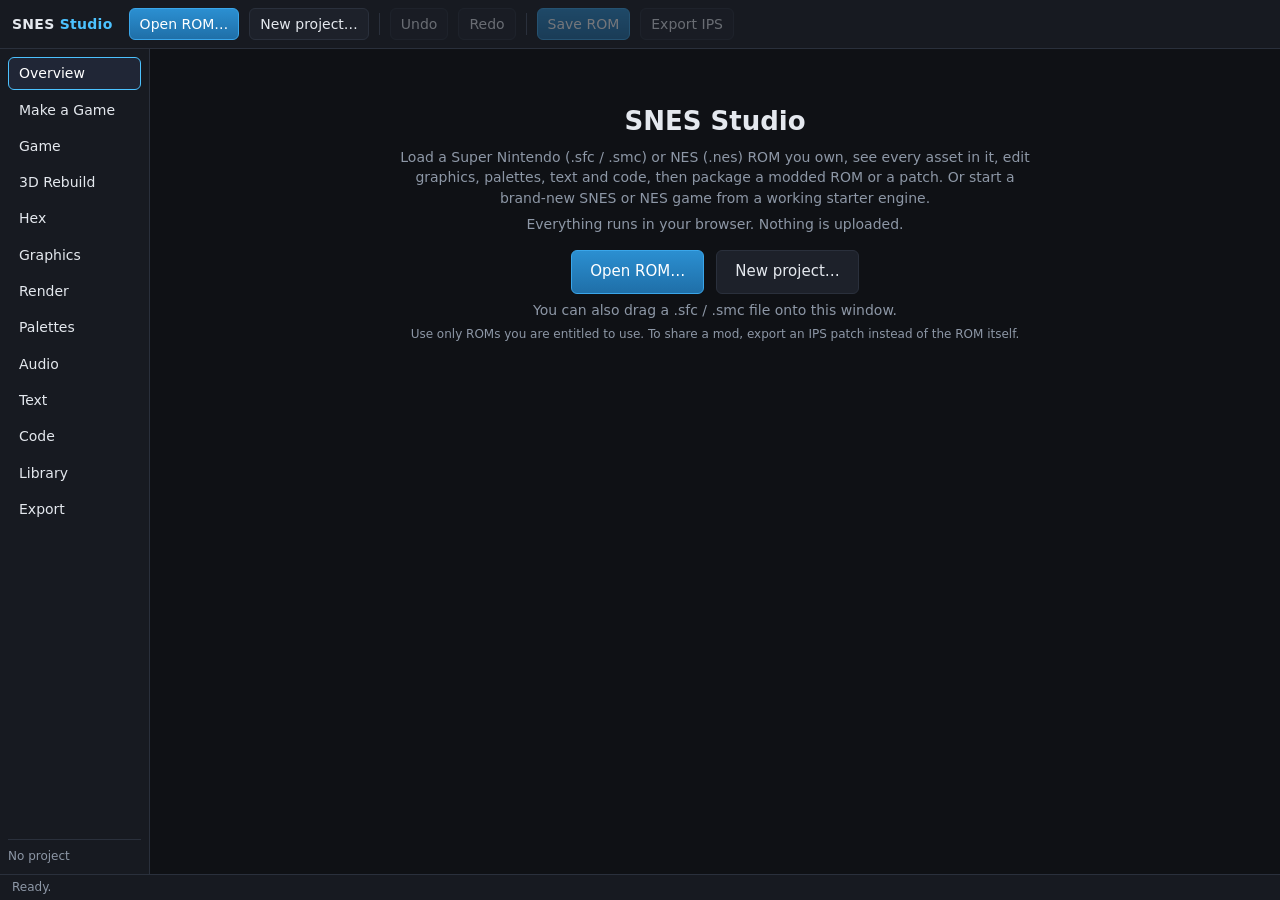
==== index.html @ f3b0a32a "Add files via upload" ====
<!DOCTYPE html>
<html lang="en">
<head>
<meta charset="utf-8">
<meta name="viewport" content="width=device-width, initial-scale=1">
<title>SNES Studio: ROM analysis and mod workshop</title>
<link rel="stylesheet" href="styles.css">
</head>
<body>
<header id="top">
  <div class="brand">SNES <span>Studio</span></div>
  <button id="btnOpen" class="primary" title="Load a .sfc / .smc ROM you own">Open ROM…</button>
  <button id="btnNew" title="Start a new project from the starter game or a blank ROM">New project…</button>
  <span class="sep"></span>
  <button id="btnUndo" title="Ctrl+Z">Undo</button>
  <button id="btnRedo" title="Ctrl+Y">Redo</button>
  <span class="sep"></span>
  <button id="btnSave" class="primary" title="Download the modded ROM">Save ROM</button>
  <button id="btnIps" title="Download only your changes as an IPS patch (shareable without the ROM)">Export IPS</button>
  <span id="projname"></span>
  <input type="file" id="fileRom" accept=".sfc,.smc,.swc,.fig,.nes,.bin,.rom" hidden>
</header>
<div id="main">
  <nav id="nav"></nav>
  <section id="content"></section>
</div>
<footer id="status"><span id="statusMsg">Ready.</span><span id="statusInfo"></span></footer>
<div id="modal"><div class="box" id="modalBox"></div></div>
<div id="toast"></div>
<div id="dropzone">Drop a ROM here</div>
<script src="core.js"></script>
<script src="nes.js"></script>
<script src="audio.js"></script>
<script src="codecs.js"></script>
<script src="games.js"></script>
<script src="capture.js"></script>
<script src="guide.js"></script>
<script src="gen3d.js"></script>
<script src="app.js"></script>
</body>
</html>
---- styles.css ----
:root{
  --bg:#0f1115;--panel:#171a21;--panel2:#1d212a;--line:#2a303c;--text:#e4e8ee;--muted:#8d97a6;
  --accent:#4cc2ff;--accent2:#7c5cff;--good:#4ade80;--warn:#fbbf24;--bad:#f87171;
  --mono:ui-monospace,SFMono-Regular,Menlo,Consolas,monospace;
}
*{box-sizing:border-box}
html,body{height:100%;margin:0}
body{background:var(--bg);color:var(--text);font:14px/1.45 system-ui,-apple-system,"Segoe UI",sans-serif;display:flex;flex-direction:column;overflow:hidden}
button,input,select,textarea{font:inherit;color:inherit}
button{background:var(--panel2);border:1px solid var(--line);border-radius:6px;padding:5px 10px;cursor:pointer}
button:hover:not(:disabled){border-color:var(--accent);background:#222836}
button:disabled{opacity:.4;cursor:not-allowed}
button.primary{background:linear-gradient(180deg,#2b8fd1,#1f6fa8);border-color:#3aa6ea;color:#fff}
button.primary:hover:not(:disabled){background:linear-gradient(180deg,#36a0e6,#2480bd)}
button.danger:hover:not(:disabled){border-color:var(--bad)}
button.small{padding:2px 7px;font-size:12px}
input[type=text],input[type=number],select,textarea{background:#0c0e12;border:1px solid var(--line);border-radius:6px;padding:4px 7px}
input[type=text]:focus,input[type=number]:focus,select:focus,textarea:focus{outline:1px solid var(--accent);border-color:var(--accent)}
input[type=number]{width:70px}
label{color:var(--muted);font-size:12px}
a{color:var(--accent)}
code,.mono{font-family:var(--mono)}
h2{font-size:15px;margin:0 0 8px}
h3{font-size:13px;margin:12px 0 6px;color:var(--muted);text-transform:uppercase;letter-spacing:.06em}

#top{display:flex;align-items:center;gap:10px;padding:8px 12px;background:var(--panel);border-bottom:1px solid var(--line);flex-wrap:wrap}
#top .brand{font-weight:700;letter-spacing:.02em;margin-right:6px}
#top .brand span{color:var(--accent)}
#top .sep{width:1px;height:22px;background:var(--line)}
#projname{color:var(--muted);font-family:var(--mono);font-size:12px}
#main{flex:1;display:flex;min-height:0}
#nav{width:150px;background:var(--panel);border-right:1px solid var(--line);padding:8px;display:flex;flex-direction:column;gap:4px;flex:none}
#nav button{text-align:left;border-color:transparent;background:transparent}
#nav button.active{background:#202636;border-color:var(--accent);color:#fff}
#nav .stat{margin-top:auto;font-size:12px;color:var(--muted);border-top:1px solid var(--line);padding-top:8px}
#content{flex:1;overflow:auto;padding:14px;min-width:0}
.panel{display:none}
.panel.active{display:block}
#status{padding:4px 12px;background:var(--panel);border-top:1px solid var(--line);font-size:12px;color:var(--muted);display:flex;justify-content:space-between;gap:10px}
#status b{color:var(--text)}
.card{background:var(--panel);border:1px solid var(--line);border-radius:10px;padding:12px;margin-bottom:12px}
.row{display:flex;gap:8px;align-items:center;flex-wrap:wrap;margin:6px 0}
.row>label{min-width:0}
.grid2{display:grid;grid-template-columns:1fr 1fr;gap:12px}
.cols{display:flex;gap:14px;align-items:flex-start;flex-wrap:wrap}
.kv{display:grid;grid-template-columns:130px 1fr;gap:3px 10px;font-size:13px}
.kv span:nth-child(odd){color:var(--muted)}
.muted{color:var(--muted)}
.ok{color:var(--good)}.warn{color:var(--warn)}.bad{color:var(--bad)}
.pill{display:inline-block;padding:1px 8px;border-radius:99px;background:#222836;border:1px solid var(--line);font-size:12px}
canvas{image-rendering:pixelated;background:#000;border:1px solid var(--line);border-radius:4px;max-width:100%}
table{border-collapse:collapse;width:100%}
th,td{padding:2px 6px;text-align:left;font-size:12px}
th{color:var(--muted);font-weight:600;border-bottom:1px solid var(--line)}
tr.hit:hover td{background:#1c2230}
.list{max-height:320px;overflow:auto;border:1px solid var(--line);border-radius:6px}

/* hex */
#hexview{font-family:var(--mono);font-size:13px;outline:none;background:#0c0e12;border:1px solid var(--line);border-radius:8px;padding:8px;display:inline-block;max-width:100%;overflow:auto}
#hexview:focus{border-color:var(--accent)}
.hexrow{display:flex;gap:12px;white-space:pre;line-height:1.55}
.hexrow .off{color:var(--muted);width:7ch}
.hexrow .bytes span{display:inline-block;width:2.4ch;text-align:center;border-radius:3px;cursor:default;margin-right:.6ch}
.hexrow .bytes span.mod{background:#4a3a10;color:#ffd77a}
.hexrow .bytes span.sel{background:var(--accent);color:#001}
.hexrow .bytes span.cur{outline:1px solid var(--warn)}
.hexrow .asc{color:#7f8a99}
.hexrow .asc i{font-style:normal;display:inline-block;width:1ch}
.hexrow .asc i.sel{background:var(--accent);color:#001}

/* maps */
#assetmap{cursor:crosshair;width:100%;max-width:640px;image-rendering:pixelated}
.legend{display:flex;gap:10px;flex-wrap:wrap;font-size:12px;margin-top:6px}
.legend i{display:inline-block;width:11px;height:11px;border-radius:2px;margin-right:4px;vertical-align:-1px}

/* graphics */
#gfxwrap{overflow:auto;max-height:70vh;border:1px solid var(--line);border-radius:6px;background:#000}
#gfxcanvas{cursor:pointer;border:none;border-radius:0;display:block}
#tilecanvas{cursor:crosshair;touch-action:none}
.swatches{display:grid;grid-template-columns:repeat(16,18px);gap:2px}
.swatches.big{grid-template-columns:repeat(16,14px)}
.sw{width:18px;height:18px;border:1px solid #000;cursor:pointer;border-radius:2px}
.swatches.big .sw{width:14px;height:14px}
.sw.sel{outline:2px solid var(--accent);outline-offset:1px}
.toolbtns button.active{border-color:var(--accent);background:#222d44}

/* code */
.asmbox{width:100%;height:300px;font-family:var(--mono);font-size:12px;tab-size:4;white-space:pre}
.dis td.addr{color:var(--accent);cursor:pointer;font-family:var(--mono)}
.dis td.bytes{color:#7f8a99;font-family:var(--mono)}
.dis td.txt{font-family:var(--mono)}
.dis td.txt a{cursor:pointer;text-decoration:underline dotted}
.dis tr.sel td{background:#1f2a40}
pre.out{background:#0c0e12;border:1px solid var(--line);border-radius:6px;padding:8px;font-family:var(--mono);font-size:12px;max-height:200px;overflow:auto;white-space:pre-wrap;margin:6px 0}

/* modal + toast */
#modal{position:fixed;inset:0;background:rgba(0,0,0,.6);display:none;align-items:center;justify-content:center;z-index:50}
#modal.open{display:flex}
#modal .box{background:var(--panel);border:1px solid var(--line);border-radius:12px;padding:18px;width:min(520px,92vw);max-height:90vh;overflow:auto}
#toast{position:fixed;bottom:40px;left:50%;transform:translateX(-50%);background:#222836;border:1px solid var(--accent);padding:8px 14px;border-radius:8px;display:none;z-index:60;max-width:80vw}
#dropzone{position:fixed;inset:0;border:3px dashed var(--accent);background:rgba(76,194,255,.08);display:none;align-items:center;justify-content:center;font-size:22px;z-index:70;pointer-events:none}
.hero{text-align:center;padding:40px 10px}
.hero h1{margin:0 0 6px;font-size:26px}
.hero p{color:var(--muted);max-width:640px;margin:6px auto}
.hero .big{display:flex;gap:12px;justify-content:center;margin-top:16px}
.hero .big button{padding:10px 18px;font-size:15px}
@media(max-width:800px){#nav{width:auto;flex-direction:row;overflow:auto;border-right:none;border-bottom:1px solid var(--line)}#main{flex-direction:column}.grid2{grid-template-columns:1fr}#nav .stat{display:none}}
/* game tab */
.tbl tr:not(:first-child){cursor:pointer}.tbl tr:not(:first-child):hover td{background:#1c2230}.tbl tr.bad td{color:var(--bad)}
#gmmatrix tr{cursor:default}#gmmatrix td{padding:5px 8px;vertical-align:top;border-bottom:1px solid var(--line)}#gmmatrix td:first-child{width:46%}
.scroll{max-height:320px;overflow:auto;border:1px solid var(--line);border-radius:6px;margin-top:6px}
.checks{list-style:none;margin:8px 0;padding:0}.checks li{padding:2px 0;font-size:13px}.checks li.ok{color:var(--good)}.checks li.warn{color:var(--warn)}
.note{background:var(--panel2);border-left:3px solid var(--accent);padding:8px 10px;border-radius:4px;margin:8px 0;font-size:13px}
label.btn{display:inline-block;padding:5px 10px;border:1px solid var(--line);border-radius:6px;cursor:pointer;background:var(--panel2)}
canvas.pix{image-rendering:pixelated;max-width:100%;border:1px solid var(--line);margin:6px 0;display:block}
/* guide */
.gdwrap{display:grid;grid-template-columns:300px 1fr;gap:12px;align-items:start}
.gdlist{max-height:70vh;overflow:auto;border:1px solid var(--line);border-radius:10px;background:var(--panel);padding:6px}
.gdphase{color:var(--accent);font-weight:600;font-size:12px;text-transform:uppercase;letter-spacing:.04em;padding:8px 6px 4px}
.gdstep{display:flex;gap:8px;align-items:center;width:100%;text-align:left;border:0;background:transparent;padding:4px 6px;border-radius:6px;font-size:13px;cursor:pointer}
.gdstep:hover{background:#1c2230}.gdstep.active{background:#223049;outline:1px solid var(--accent)}
.gdnum{min-width:24px;height:24px;border-radius:12px;border:1px solid var(--line);display:inline-flex;align-items:center;justify-content:center;font-size:11px;color:var(--muted)}
.gdstep.done .gdnum{background:var(--good);color:#0b1a10;border-color:var(--good)}
.gddetail{background:var(--panel);border:1px solid var(--line);border-radius:10px;padding:14px}
.gdmeta{color:var(--muted);font-size:12px}.gdwhy{font-size:15px;line-height:1.55}.gddetail textarea{width:100%;box-sizing:border-box;font:inherit;margin:8px 0}
.gdprog{display:flex;gap:10px;align-items:center;margin:6px 0}.gdbar{flex:1;height:8px;background:var(--panel2);border-radius:4px;overflow:hidden}.gdbar>div{height:100%;background:var(--good)}
.gdcheck{cursor:pointer}
@media(max-width:900px){.gdwrap{grid-template-columns:1fr}.gdlist{max-height:240px}}
/* 3d rebuild */
.r3roles{display:flex;gap:12px;flex-wrap:wrap;margin:8px 0}.r3role{text-align:center}
.r3slot{width:48px;height:48px;border:2px solid var(--line);border-radius:6px;cursor:pointer;margin:2px auto;background:#000;display:flex}.r3slot.active{border-color:var(--accent)}
.r3slot canvas{width:100%;height:100%;image-rendering:pixelated}
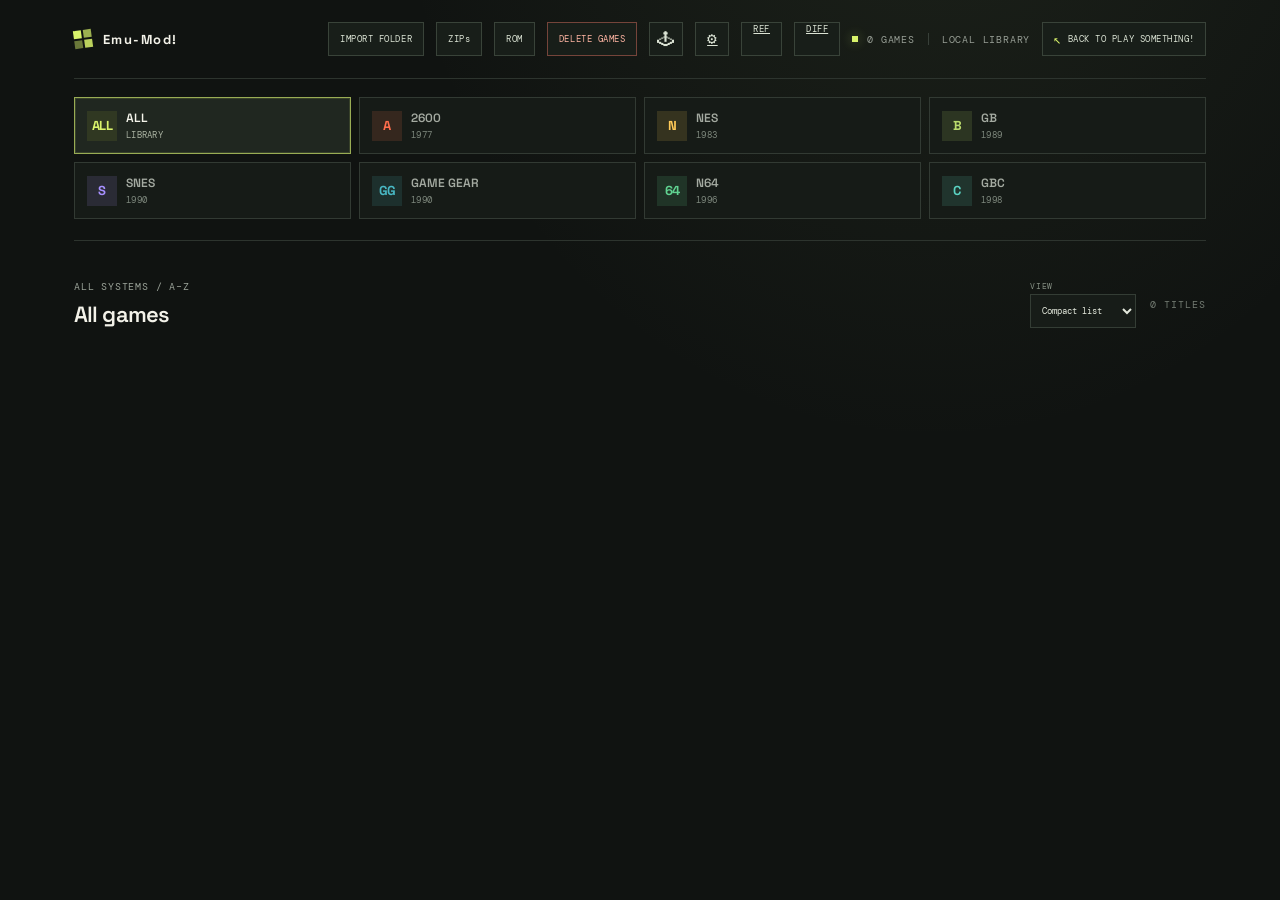
==== commit db99bde9: "Add files via upload" ====
--- a/index.html
+++ b/index.html
@@ -1,41 +1,6 @@
-<!DOCTYPE html>
-<html lang="en">
-<head>
-<meta charset="utf-8">
-<meta name="viewport" content="width=device-width, initial-scale=1">
-<title>SNES Studio: ROM analysis and mod workshop</title>
-<link rel="stylesheet" href="styles.css">
-</head>
-<body>
-<header id="top">
-  <div class="brand">SNES <span>Studio</span></div>
-  <button id="btnOpen" class="primary" title="Load a .sfc / .smc ROM you own">Open ROM…</button>
-  <button id="btnNew" title="Start a new project from the starter game or a blank ROM">New project…</button>
-  <span class="sep"></span>
-  <button id="btnUndo" title="Ctrl+Z">Undo</button>
-  <button id="btnRedo" title="Ctrl+Y">Redo</button>
-  <span class="sep"></span>
-  <button id="btnSave" class="primary" title="Download the modded ROM">Save ROM</button>
-  <button id="btnIps" title="Download only your changes as an IPS patch (shareable without the ROM)">Export IPS</button>
-  <span id="projname"></span>
-  <input type="file" id="fileRom" accept=".sfc,.smc,.swc,.fig,.nes,.bin,.rom" hidden>
-</header>
-<div id="main">
-  <nav id="nav"></nav>
-  <section id="content"></section>
+<!doctype html>
+<html lang="en"><head><meta charset="utf-8"><meta name="viewport" content="width=device-width,initial-scale=1,viewport-fit=cover"><meta name="theme-color" content="#101311"><link rel="icon" href="data:,"><link rel="preconnect" href="https://fonts.googleapis.com"><link rel="preconnect" href="https://fonts.gstatic.com" crossorigin><link href="https://fonts.googleapis.com/css2?family=DM+Mono:wght@400;500&family=Space+Grotesk:wght@400;500;600;700&display=swap" rel="stylesheet"><title>Emu-Mod!</title><link rel="stylesheet" href="style.css"></head>
+<body><div class="page-shell"><header class="topbar"><a class="brand" id="brand-home" href="./" aria-label="Emu-Mod! home"><span class="brand-mark" aria-hidden="true"><i></i><i></i><i></i><i></i></span><span>Emu-Mod!</span></a><div class="header-actions"><button class="import-trigger" id="import-folder-button" type="button" aria-label="Import a folder of zipped games"><span class="import-full">IMPORT FOLDER</span><span class="import-short">IMPORT</span></button><button class="import-trigger import-zip-trigger" id="import-zip-button" type="button" aria-label="Choose ZIP files">ZIPs</button><button class="import-trigger import-rom-trigger" id="import-rom-button" type="button" aria-label="Load ROM files directly">ROM</button><button class="import-trigger clear-library-trigger" id="clear-library-button" type="button" aria-label="Delete all games from this browser cache" title="Delete all games and saved states from this browser"><span class="clear-library-full">DELETE GAMES</span><span class="clear-library-short">CLEAR</span></button><span class="clear-cache-feedback" id="clear-cache-feedback" role="status" hidden></span><button class="import-trigger catalog-toggle" id="catalog-toggle" type="button" aria-label="Show all games" title="Show all games" aria-pressed="false" disabled><span aria-hidden="true">🕹</span></button><a class="import-trigger config-toggle" href="config.html" aria-label="Emulator configuration" title="Emulator configuration"><span aria-hidden="true">⚙</span></a><a class="import-trigger reference-toggle" href="emulator-reference.html" aria-label="EmulatorJS-mod technical reference" title="EmulatorJS-mod technical reference">REF</a><a class="import-trigger reference-toggle" href="engine-differences.html" aria-label="EmulatorJS and EmulatorJS-mod differences" title="Engine differences">DIFF</a><a class="import-trigger header-page-link" id="header-links-link" href="links.html" hidden>LINKS</a><input id="folder-picker" type="file" accept=".zip,application/zip" webkitdirectory directory multiple hidden><input id="zip-picker" type="file" accept=".zip,application/zip" multiple hidden><input id="rom-picker" type="file" accept=".a26,.nes,.sfc,.smc,.gb,.gbc,.gg,.z64,.n64,.v64" multiple hidden><div class="library-status"><span class="status-dot"></span><span id="game-count">0 GAMES</span><span class="status-divider"></span><span class="local-label">LOCAL LIBRARY</span></div><a class="play-home-link" href="https://jackrose2028.github.io/play" aria-label="Back to Play Something!"><span aria-hidden="true">↖</span><span class="play-home-long">BACK TO PLAY SOMETHING!</span><span class="play-home-short">PLAY SOMETHING!</span></a></div></header><div class="import-status" id="import-status" role="status" aria-live="polite" hidden><strong id="import-message"></strong><span id="import-detail"></span></div>
+<main><nav class="systems" id="systems" aria-label="Choose a console"></nav><section class="shelf" aria-live="polite"><div class="shelf-heading"><div><span class="eyebrow" id="system-era"></span><h2 id="system-name"></h2></div><div class="shelf-tools"><label class="search-box" id="search-box" hidden><button class="search-commit" id="search-commit" type="button" aria-label="Apply game search" title="Apply search">⌕</button><input id="game-search" type="search" placeholder="Find a game" autocomplete="off" aria-label="Search this system"><kbd>/</kbd></label><label class="view-select"><span>VIEW</span><select id="library-view" aria-label="Library view"><option value="compact-list">Compact list</option><option value="standard-list">Standard list</option><option value="detailed-list">Detailed list</option><option value="grid">Grid</option><option value="compact-grid">Compact grid</option><option value="card-grid">Card grid</option><option value="spacious-cards">Spacious cards</option><option value="tiles">Tiles</option><option value="table">Table</option><option value="console-color">Console colors</option></select></label><span class="shelf-index" id="shelf-index"></span></div></div><nav class="alphabet-filter" id="alphabet-filter" aria-label="Filter games by first character" hidden></nav><div class="filter-bar" id="filter-bar" aria-label="Filter games by metadata" hidden></div><div class="game-grid" id="game-grid" hidden></div></section></main>
 </div>
-<footer id="status"><span id="statusMsg">Ready.</span><span id="statusInfo"></span></footer>
-<div id="modal"><div class="box" id="modalBox"></div></div>
-<div id="toast"></div>
-<div id="dropzone">Drop a ROM here</div>
-<script src="core.js"></script>
-<script src="nes.js"></script>
-<script src="audio.js"></script>
-<script src="codecs.js"></script>
-<script src="games.js"></script>
-<script src="capture.js"></script>
-<script src="guide.js"></script>
-<script src="gen3d.js"></script>
-<script src="app.js"></script>
-</body>
-</html>
+<section class="player-overlay" id="player-overlay" aria-hidden="true" role="dialog" aria-modal="true" aria-label="Game player"><div class="player-topline"><div class="player-heading"><span class="live-indicator"></span><span id="player-title">Now playing</span><span id="save-stamp" class="save-stamp" aria-live="polite"></span></div><button class="close-player" id="close-player" aria-label="Close game"><span>ESC</span><b aria-hidden="true">×</b></button></div><div class="player-stage"><div id="emulator-player"></div><div class="visual-overlay" id="visual-overlay" aria-hidden="true" hidden></div></div><div class="touch-deck" id="touch-deck" aria-label="Touch game controls"><div class="touch-left"><div class="touch-dpad" aria-label="Direction pad"><button class="pad-key pad-up" data-pad="4" aria-label="Up">▲</button><button class="pad-key pad-left" data-pad="6" aria-label="Left">◀</button><span class="pad-center" aria-hidden="true"></span><button class="pad-key pad-right" data-pad="7" aria-label="Right">▶</button><button class="pad-key pad-down" data-pad="5" aria-label="Down">▼</button></div><div class="state-controls" id="state-controls" hidden><button class="state-key" id="state-button" type="button" aria-haspopup="menu" aria-expanded="false">STATE</button><span class="state-status" id="state-status" aria-live="polite"></span><div class="state-menu" id="state-menu" role="menu" hidden><button type="button" role="menuitem" data-state-action="save">SAVE</button><button type="button" role="menuitem" data-state-action="load">LOAD</button></div></div></div><div class="touch-mid"><button class="small-key" data-pad="2" data-control="select" aria-label="Select">SELECT</button><button class="small-key" data-pad="3" data-control="start" aria-label="Start">START</button></div><div class="touch-actions"><div class="shoulder-keys" id="shoulder-keys"></div><div class="face-keys" id="face-keys"></div></div></div></div></section><script type="module" src="app.js"></script></body></html>
--- a/style.css
+++ b/style.css
@@ -0,0 +1,51 @@
+:root{font-family:'Space Grotesk',sans-serif;color:#f3f2e9;background:#101311;font-synthesis:none;text-rendering:optimizeLegibility;--muted:#8c938b;--line:#2d342e;--accent:#ff6d4c}*{box-sizing:border-box}body{margin:0;min-width:320px;min-height:100vh;background:radial-gradient(ellipse at 73% -25%,rgba(118,142,92,.13),transparent 42%),#101311;color:#f3f2e9}button,a{-webkit-tap-highlight-color:transparent}button{font:inherit}.page-shell{max-width:1240px;margin:auto;padding:0 54px}.topbar{height:79px;border-bottom:1px solid var(--line);display:flex;align-items:center;justify-content:space-between}.brand{display:inline-flex;align-items:center;gap:11px;color:#f3f2e9;text-decoration:none;font-size:13px;font-weight:700;letter-spacing:.11em}.brand-light{color:#89928a;margin:0 3px}.brand-mark{width:18px;height:18px;display:grid;grid-template-columns:repeat(2,1fr);gap:2px;transform:rotate(-8deg)}.brand-mark i{background:#d9f36b;border-radius:1px}.brand-mark i:nth-child(2){opacity:.7}.brand-mark i:nth-child(3){opacity:.45}.brand-mark i:nth-child(4){opacity:.85}.library-status,.intro-kicker,.eyebrow,.shelf-index,.system-era,.card-system,.game-region,.credits,.player-heading,.close-player span{font-family:'DM Mono',monospace}.library-status{display:flex;align-items:center;gap:9px;color:#979e95;font-size:10px;letter-spacing:.08em}.status-dot,.live-indicator{width:6px;height:6px;border-radius:50%;background:#d9f36b;box-shadow:0 0 11px #d9f36b66}.status-divider{height:12px;width:1px;background:#384039;margin:0 4px}.intro{padding:60px 0 30px}.intro-kicker{display:flex;align-items:center;gap:10px;font-size:10px;letter-spacing:.14em;color:#a1a89f}.kicker-line{width:21px;height:1px;background:#d9f36b}.intro h1{font-size:clamp(42px,6vw,68px);line-height:.98;letter-spacing:-.065em;margin:18px 0 13px;font-weight:600}.intro h1 em{font-weight:400;color:#d9f36b}.intro-note{font-size:14px;color:#959c93;margin:0;letter-spacing:-.01em}.systems{display:flex;gap:8px;overflow-x:auto;padding:20px 0 26px;border-bottom:1px solid var(--line);scrollbar-width:none}.systems::-webkit-scrollbar{display:none}.system-tab{--tab-accent:#fff;position:relative;display:flex;align-items:center;gap:11px;flex:0 0 auto;min-width:143px;padding:12px 15px;border:1px solid #323a33;border-radius:7px;color:#a4aaa1;background:#161b17;cursor:pointer;text-align:left;transition:background .2s,border-color .2s,color .2s,transform .2s}.system-tab:hover{transform:translateY(-2px);border-color:#66705e}.system-tab[aria-selected=true]{color:#f4f4ea;background:#202720;border-color:color-mix(in srgb,var(--tab-accent) 62%,#30372f);box-shadow:inset 0 0 0 1px color-mix(in srgb,var(--tab-accent) 13%,transparent)}.tab-mark{display:grid;place-items:center;width:30px;height:30px;border-radius:5px;color:var(--tab-accent);background:color-mix(in srgb,var(--tab-accent) 13%,#171c17);font-weight:700;font-size:13px;letter-spacing:-.05em}.tab-copy{display:flex;flex-direction:column;gap:3px}.tab-name{font-size:12px;font-weight:600;white-space:nowrap}.tab-era{font:9px 'DM Mono',monospace;letter-spacing:.03em;color:#7f897e}.system-tab[aria-selected=true] .tab-era{color:#aab3a2}.shelf{padding-top:33px}.shelf-heading{display:flex;align-items:end;justify-content:space-between;margin-bottom:17px}.eyebrow{font-size:10px;color:#9ba399;letter-spacing:.08em}.shelf-heading h2{font-size:22px;letter-spacing:-.04em;margin:5px 0 0;font-weight:600}.shelf-index{color:#737b72;font-size:10px;letter-spacing:.1em}.game-grid{display:grid;grid-template-columns:minmax(0,820px);gap:17px}.game-card{--accent:#ff6d4c;position:relative;overflow:hidden;min-height:300px;border-radius:9px;border:1px solid #343b34;background:#1b201c;display:flex;flex-direction:row;transition:transform .25s,border-color .25s;isolation:isolate}.game-card:hover{transform:translateY(-4px);border-color:color-mix(in srgb,var(--accent) 65%,#363c34)}.game-art{position:relative;flex:0 0 42%;height:auto;overflow:hidden;background:radial-gradient(ellipse at 51% 101%,color-mix(in srgb,var(--accent) 32%,transparent),transparent 54%),linear-gradient(158deg,#282e29,#1b201c 66%);border-bottom:1px solid #303730}.game-art:before{content:"";position:absolute;inset:0;background:linear-gradient(90deg,transparent 49.8%,rgba(255,255,255,.026) 50%,transparent 50.2%),linear-gradient(0deg,transparent 49.8%,rgba(255,255,255,.026) 50%,transparent 50.2%);background-size:28px 28px;mask-image:linear-gradient(transparent,#000)}.art-orbit{position:absolute;width:126px;height:126px;border:1px solid color-mix(in srgb,var(--accent) 48%,transparent);border-radius:50%;left:50%;top:45%;transform:translate(-50%,-50%);box-shadow:0 0 38px color-mix(in srgb,var(--accent) 15%,transparent),inset 0 0 28px color-mix(in srgb,var(--accent) 10%,transparent)}.art-orbit:before,.art-orbit:after{content:"";position:absolute;border:1px solid color-mix(in srgb,var(--accent) 31%,transparent);border-radius:50%;inset:14px}.art-orbit:after{inset:28px}.art-symbol{position:absolute;left:50%;top:44%;transform:translate(-50%,-50%);color:var(--accent);font-weight:700;font-size:70px;line-height:1;letter-spacing:-.1em;text-shadow:0 0 26px color-mix(in srgb,var(--accent) 40%,transparent)}.game-art[data-art=worldrunner] .art-symbol{font-size:61px;transform:translate(-50%,-50%) skew(-11deg)}.game-art[data-art=actraiser] .art-symbol{font-size:66px}.game-art[data-art=starsaver] .art-symbol{font-size:50px;letter-spacing:.03em}.game-art[data-art=aliens] .art-orbit{width:142px;height:82px;border-radius:50%;transform:translate(-50%,-50%) rotate(-30deg)}.art-corner{position:absolute;top:13px;left:15px;font:9px 'DM Mono',monospace;letter-spacing:.1em;color:#a2aaa0}.art-index{position:absolute;right:15px;bottom:12px;font:9px 'DM Mono',monospace;color:#899188;letter-spacing:.08em}.game-info{padding:17px 17px 16px;display:flex;flex:1;flex-direction:column}.card-meta{display:flex;align-items:center;justify-content:space-between;margin-bottom:8px}.card-system{font-size:9px;color:var(--accent);letter-spacing:.1em;text-transform:uppercase}.game-region{font-size:9px;color:#828b81}.game-info h3{font-size:20px;line-height:1.1;letter-spacing:-.045em;margin:0 0 18px;font-weight:600}.play-button{margin-top:auto;display:flex;align-items:center;justify-content:space-between;width:100%;border:0;border-top:1px solid #373f37;background:transparent;color:#eff0e8;padding:13px 0 0;cursor:pointer;font-size:12px;font-weight:600;text-align:left}.play-button:hover .play-arrow{background:var(--accent);color:#141814;transform:translateX(3px)}.play-arrow{width:27px;height:27px;display:grid;place-items:center;border:1px solid #455046;border-radius:50%;font-size:15px;line-height:1;transition:all .2s}.credits{display:flex;align-items:center;gap:7px;color:#71796f;font-size:9px;letter-spacing:.02em;padding:37px 0 28px}.credits span:first-of-type{color:#a9b1a6}.credits-rule{width:22px;height:1px;background:#3a4139;margin:0 5px}.player-overlay{position:fixed;z-index:20;inset:0;display:none;flex-direction:column;background:#090b09}.player-overlay.open{display:flex}.player-topline{height:58px;padding:0 23px;display:flex;align-items:center;justify-content:space-between;border-bottom:1px solid #282e28;background:#111511;flex:none}.player-heading{display:flex;align-items:center;gap:10px;min-width:0;flex:1;font-size:11px;color:#e5e8de;letter-spacing:.04em}.player-heading #player-title{overflow:hidden;text-overflow:ellipsis;white-space:nowrap}.save-stamp{flex:none;color:#a8b29e;font:8px 'DM Mono',monospace;letter-spacing:.025em;white-space:nowrap}.game-grid.game-list-mode{grid-template-columns:minmax(0,1fr);width:min(100%,1040px);gap:6px}.close-player{display:flex;align-items:center;gap:11px;padding:5px 7px 5px 12px;border:1px solid #343c34;border-radius:5px;background:#181d19;color:#e5e8de;cursor:pointer}.close-player:hover{border-color:#84927e}.close-player span{font-size:9px;color:#a1a89f}.close-player b{font-size:19px;line-height:17px;font-weight:400}.player-stage{flex:1;min-height:0;display:flex;align-items:center;justify-content:center;padding:18px;background:#080a08}.player-stage #emulator-player{width:min(100%,1120px);height:min(100%,calc(100vw * .64));min-height:260px;max-height:calc(100vh - 100px);position:relative}.player-stage #emulator-player>div,.player-stage #emulator-player canvas{max-width:100%;max-height:100%}.player-stage #emulator-player canvas{image-rendering:pixelated}.player-loading{position:absolute;inset:0;display:grid;place-items:center;color:#a7b19f;font:11px 'DM Mono',monospace;letter-spacing:.08em;z-index:1;pointer-events:none}.player-loading span{display:flex;align-items:center;gap:10px}.spin{width:13px;height:13px;border:1px solid #596450;border-top-color:#d9f36b;border-radius:50%;animation:spin .7s linear infinite}@keyframes spin{to{transform:rotate(360deg)}}@media(min-width:980px){.game-card{min-height:320px}}@media(max-width:700px){.page-shell{padding:0 20px}.topbar{height:66px}.library-status{font-size:9px}.intro{padding:46px 0 20px}.intro h1{font-size:50px}.systems{margin:0 -20px;padding:16px 20px 20px}.system-tab{min-width:132px;padding:10px 12px}.shelf{padding-top:27px}.game-grid{grid-template-columns:1fr;gap:13px}.game-card{min-height:284px;flex-direction:column}.game-art{height:155px;flex:0 0 auto}.credits{padding-top:28px}.player-topline{height:52px;padding:0 14px}.player-stage{padding:8px}.player-stage #emulator-player{height:calc(100vw * .72);min-height:220px;max-height:calc(100vh - 70px)}}@media(max-width:390px){.save-stamp{font-size:7px}.library-status{gap:6px;font-size:8px}.brand{font-size:12px}.intro h1{font-size:44px}}
+.touch-deck{display:none;flex:none;align-items:center;justify-content:space-between;gap:clamp(8px,3vw,28px);min-height:143px;padding:10px 20px max(10px,env(safe-area-inset-bottom));border-top:1px solid #282e28;background:#111511;touch-action:none;user-select:none;-webkit-user-select:none}.touch-device .touch-deck{display:flex}.touch-dpad{width:clamp(96px,30vw,132px);height:clamp(96px,30vw,132px);display:grid;grid-template-columns:repeat(3,1fr);grid-template-rows:repeat(3,1fr);gap:3px;flex:none}.pad-key,.small-key,.face-key,.shoulder-key{border:1px solid #424a41;color:#dce2d5;background:linear-gradient(145deg,#272e28,#1a201b);box-shadow:0 3px 0 #080a08,0 5px 12px #0004;cursor:pointer;touch-action:none;user-select:none;-webkit-user-select:none}.pad-key{border-radius:8px;font-size:clamp(16px,4vw,21px);color:#dce3d2}.pad-key:active,.pad-key.pressed,.face-key:active,.face-key.pressed,.shoulder-key:active,.shoulder-key.pressed,.small-key:active,.small-key.pressed{transform:translateY(2px);box-shadow:0 1px 0 #080a08;background:#343e31;border-color:#71806b;color:#f4f8ec}.pad-up{grid-column:2;grid-row:1}.pad-left{grid-column:1;grid-row:2}.pad-center{grid-column:2;grid-row:2;background:#242b24;border:1px solid #343c34;border-radius:4px}.pad-right{grid-column:3;grid-row:2}.pad-down{grid-column:2;grid-row:3}.touch-mid{display:flex;flex-direction:column;gap:12px;align-items:center;justify-content:center;flex:1}.small-key{min-width:65px;padding:9px 7px;border-radius:999px;color:#a8b1a2;font:9px 'DM Mono',monospace;letter-spacing:.05em}.touch-actions{display:flex;align-items:center;justify-content:flex-end;gap:8px;flex:0 0 auto}.face-keys{position:relative;width:clamp(100px,30vw,134px);height:clamp(82px,24vw,112px)}.face-key{position:absolute;width:clamp(42px,12vw,52px);height:clamp(42px,12vw,52px);border-radius:50%;font-weight:700;font-size:14px;color:#f2eee3}.face-key.face-left{left:0;top:50%;transform:translateY(-50%)}.face-key.face-right{right:0;top:50%;transform:translateY(-50%)}.face-key.face-top{left:50%;top:0;transform:translateX(-50%)}.face-key.face-bottom{left:50%;bottom:0;transform:translateX(-50%)}.face-key.face-left:active,.face-key.face-left.pressed{transform:translateY(calc(-50% + 2px))}.face-key.face-right:active,.face-key.face-right.pressed{transform:translateY(calc(-50% + 2px))}.face-key.face-top:active,.face-key.face-top.pressed{transform:translateX(-50%) translateY(2px)}.face-key.face-bottom:active,.face-key.face-bottom.pressed{transform:translateX(-50%) translateY(2px)}.shoulder-keys{display:flex;flex-direction:column;gap:7px}.shoulder-key{width:34px;height:31px;border-radius:7px;color:#c9d0c2;font-size:11px;font-weight:700}.touch-device .player-stage{min-height:0;flex:1}.touch-device .player-stage #emulator-player{height:min(100%,calc(100vw * .63));min-height:130px;max-height:calc(100vh - 230px)}.touch-device .player-stage #emulator-player canvas{touch-action:none}.touch-device .player-topline{padding-top:env(safe-area-inset-top)}@media(max-width:700px){.touch-deck{min-height:130px;padding:8px 12px max(10px,env(safe-area-inset-bottom));gap:8px}.touch-mid{flex:0 1 auto;gap:10px}.small-key{min-width:52px;padding:8px 5px;font-size:8px}.touch-actions{gap:5px}.shoulder-keys{gap:5px}.shoulder-key{width:29px;height:28px}.touch-device .player-stage{padding:8px}.touch-device .player-stage #emulator-player{width:100%;height:min(100%,calc(100vw * .72));min-height:120px;max-height:calc(100vh - 206px)}}@media(max-width:360px){.touch-deck{padding-left:8px;padding-right:8px;gap:5px}.touch-mid{gap:7px}.small-key{min-width:47px}.face-keys{width:94px}.touch-dpad{width:94px;height:94px}}
+
+[hidden]{display:none!important}.shelf-tools{display:flex;align-items:center;justify-content:flex-end;gap:14px}.search-box{height:38px;min-width:220px;display:flex;align-items:center;gap:9px;padding:0 10px;border:1px solid #343c34;border-radius:6px;background:#151a16;color:#9ba59a}.search-commit{flex:none;width:26px;height:28px;padding:0;border:0;background:transparent;color:#aab4a2;font:21px/1 sans-serif;cursor:pointer}.search-commit:hover,.search-commit:focus-visible{color:#d9f36b;outline:none}.search-box input{min-width:0;width:100%;border:0;outline:0;background:transparent;color:#eff2e9;font:11px 'DM Mono',monospace}.search-box input::placeholder{color:#7b8479}.search-box kbd{flex:none;padding:2px 5px;border:1px solid #3b433b;border-radius:3px;color:#7e887d;font:9px 'DM Mono',monospace}.search-box:focus-within{border-color:#76836d;box-shadow:0 0 0 2px #d9f36b18}.game-grid.game-list-mode{grid-template-columns:minmax(0,1fr);width:min(100%,1040px);gap:6px}.game-row{min-width:0;height:66px;display:flex;align-items:center;gap:12px;padding:9px 13px;text-align:left;border:1px solid #303830;border-radius:6px;background:#171c18;color:#f0f2e9;cursor:pointer;transition:transform .16s,border-color .16s,background .16s}.game-row:hover{transform:translateY(-1px);border-color:color-mix(in srgb,var(--accent) 55%,#333b33);background:#202620}.game-row-number{width:33px;flex:none;color:#828c80;font:10px 'DM Mono',monospace}.game-row-copy{min-width:0;flex:1;display:flex;flex-direction:column;gap:5px}.game-row-title{overflow:hidden;text-overflow:ellipsis;white-space:nowrap;font-size:13px;font-weight:600;letter-spacing:-.025em}.game-row-meta{overflow:hidden;text-overflow:ellipsis;white-space:nowrap;color:#879084;font:9px 'DM Mono',monospace;letter-spacing:.02em}.game-row-play{flex:none;width:25px;height:25px;display:grid;place-items:center;border:1px solid #3d473d;border-radius:50%;color:#a6b29f;font-size:14px;transition:all .16s}.game-row:hover .game-row-play{color:#121611;background:var(--accent);border-color:var(--accent)}.empty-list{grid-column:1/-1;padding:27px 15px;border:1px dashed #384138;border-radius:6px;color:#899286;font:10px 'DM Mono',monospace;letter-spacing:.08em}
+@media(max-width:700px){.shelf-heading{gap:14px;align-items:flex-end}.shelf-tools{gap:8px}.search-box{min-width:0;width:min(46vw,210px);height:36px;padding:0 8px}.search-box input{font-size:16px}.search-commit{width:25px}.game-grid.game-list-mode{grid-template-columns:1fr;width:100%;gap:7px}.game-row{height:61px;padding:8px 11px}.game-row-title{font-size:13px}.shelf-index{white-space:nowrap}}
+@media(max-width:390px){.shelf-tools{gap:6px}.search-box{width:43vw}.search-box kbd{display:none}.game-row-number{width:27px}.game-row{gap:9px}}
+.game-row-submeta{overflow:hidden;text-overflow:ellipsis;white-space:nowrap;color:#737d73;font:8px 'DM Mono',monospace;letter-spacing:.01em}.game-credit-line{min-height:14px;margin:-8px 0 13px;overflow:hidden;text-overflow:ellipsis;white-space:nowrap;color:#818b80;font:9px 'DM Mono',monospace}.game-row{height:64px}.game-row-copy{gap:3px}@media(max-width:700px){.game-row{height:62px}.game-row-submeta{font-size:8px}.game-credit-line{font-size:8px}}
+.alphabet-filter{display:flex;align-items:center;gap:4px;overflow-x:auto;padding:2px 0 12px;scrollbar-width:none}.alphabet-filter::-webkit-scrollbar,.filter-bar::-webkit-scrollbar{display:none}.letter-chip{height:29px;min-width:29px;flex:0 0 auto;padding:0 6px;border:1px solid #343c34;border-radius:5px;background:#171c18;color:#a0a99d;font:10px 'DM Mono',monospace;cursor:pointer;transition:background .15s,color .15s,border-color .15s}.letter-chip:first-child,.letter-chip:nth-child(2){min-width:39px}.letter-chip[aria-pressed=true]{background:#d9f36b;color:#151a13;border-color:#d9f36b}.letter-chip:disabled{opacity:.3;cursor:default}.filter-bar{display:flex;gap:8px;overflow-x:auto;padding:0 0 16px;scrollbar-width:thin;scrollbar-color:#485145 transparent}.facet-control{display:flex;flex:0 0 155px;flex-direction:column;gap:5px;min-width:0}.facet-control>span{color:#858f83;font:8px 'DM Mono',monospace;letter-spacing:.1em}.facet-control select{width:100%;height:34px;padding:0 9px;border:1px solid #343d35;border-radius:5px;background:#171c18;color:#e3e8dc;font:10px 'DM Mono',monospace;outline:none}.facet-control select:focus{border-color:#9aaa82;box-shadow:0 0 0 2px #d9f36b1a}.facet-control option{background:#171c18;color:#f2f3eb}@media(max-width:700px){.alphabet-filter{margin:0 -20px;padding:2px 20px 11px}.filter-bar{margin:0 -20px;padding:0 20px 14px}.facet-control{flex-basis:140px}.letter-chip{height:31px;min-width:31px}}
+
+.letter-section{min-width:0;overflow:hidden;border:1px solid #303a31;border-radius:7px;background:#151a16}.letter-summary{min-height:49px;display:flex;align-items:center;gap:13px;padding:0 15px;list-style:none;color:#f1f2ea;cursor:pointer;user-select:none}.letter-summary::-webkit-details-marker{display:none}.letter-summary:focus-visible{outline:2px solid #d9f36b;outline-offset:-3px}.letter-summary-name{display:grid;place-items:center;min-width:30px;height:29px;padding:0 6px;border:1px solid color-mix(in srgb,var(--accent) 48%,#343b34);border-radius:5px;background:color-mix(in srgb,var(--accent) 12%,#171c18);color:var(--accent);font:600 12px 'DM Mono',monospace}.letter-summary-count{color:#8c9689;font:9px 'DM Mono',monospace;letter-spacing:.08em}.letter-summary-arrow{margin-left:auto;color:#a6b19e;font-size:19px;line-height:1;transition:transform .18s}.letter-section[open]{border-color:color-mix(in srgb,var(--accent) 45%,#303830)}.letter-section[open] .letter-summary{border-bottom:1px solid #303a31;background:#1b211c}.letter-section[open] .letter-summary-arrow{transform:rotate(45deg)}.letter-game-rows{display:grid;gap:5px;padding:7px}.letter-game-rows .game-row{border-color:#29332a;background:#121713}.letter-game-rows .game-row:last-child{margin-bottom:0}
+@media(max-width:700px){.letter-summary{min-height:48px;padding:0 12px}.letter-game-rows{gap:5px;padding:6px}.letter-game-rows .game-row{height:61px}}
+@media(prefers-reduced-motion:reduce){*,*:before,*:after{scroll-behavior:auto!important;animation-duration:.01ms!important;transition-duration:.01ms!important}}
+.header-actions{display:flex;align-items:center;gap:12px}.import-trigger{height:34px;padding:0 11px;border:1px solid #394339;border-radius:5px;background:#181e19;color:#dbe3d4;font:9px 'DM Mono',monospace;letter-spacing:.06em;cursor:pointer;transition:background .15s,border-color .15s,color .15s}.import-trigger:hover{border-color:#94a783;background:#222b22;color:#f4f6ec}.import-trigger:disabled{opacity:.55;cursor:wait}.import-short{display:none}.import-status{display:flex;flex-wrap:wrap;gap:7px 13px;margin:12px 0 0;padding:10px 12px;border:1px solid #354036;border-radius:6px;background:#161c17;color:#dfe6d9;font:10px 'DM Mono',monospace}.import-status strong{font-weight:500}.import-status span{color:#9fa99c}
+.touch-deck[data-system="n64"] .shoulder-keys{display:grid;grid-template-columns:repeat(2,34px);gap:5px}.touch-deck[data-system="n64"] .shoulder-key{width:34px;height:27px;padding:0;border-radius:6px;font-size:9px}
+@media(max-width:380px){.touch-deck[data-system="n64"]{gap:5px;padding-left:7px;padding-right:7px}.touch-deck[data-system="n64"] .touch-dpad{width:clamp(84px,28vw,104px);height:clamp(84px,28vw,104px)}.touch-deck[data-system="n64"] .touch-mid{flex:0 0 52px}.touch-deck[data-system="n64"] .small-key{min-width:48px;padding:8px 3px;font-size:8px}.touch-deck[data-system="n64"] .face-keys{width:94px}.touch-deck[data-system="n64"] .face-key{width:38px;height:38px}}
+@media(max-width:700px),(max-height:520px) and (pointer:coarse){.header-actions{gap:5px}.library-status{gap:5px}.library-status .local-label,.library-status .status-divider{display:none}.import-trigger{height:32px;padding:0 8px;font-size:8px}.import-short{display:inline}.import-full{display:none}.import-zip-trigger{padding:0 7px}.import-status{margin-top:8px;padding:9px 10px;font-size:9px;gap:5px 9px}.import-status span{flex-basis:100%}}
+.touch-left{position:relative;display:flex;flex:none;flex-direction:column;align-items:center;gap:7px}.state-controls{position:relative;display:flex;align-items:center;gap:5px;min-height:28px;width:100%}.state-controls[hidden],.state-menu[hidden]{display:none}.state-key,.state-menu button{height:27px;padding:0 8px;border:1px solid #424a41;border-radius:6px;color:#dce2d5;background:linear-gradient(145deg,#272e28,#1a201b);box-shadow:0 2px 0 #080a08;font:8px 'DM Mono',monospace;letter-spacing:.06em;touch-action:manipulation}.state-key{min-width:50px}.state-status{max-width:70px;overflow:hidden;color:#aab3a5;font:7px 'DM Mono',monospace;white-space:nowrap;text-overflow:ellipsis}.state-menu{position:absolute;left:calc(100% + 7px);bottom:0;z-index:25;display:flex;gap:4px;padding:4px;border:1px solid #414a40;border-radius:7px;background:#111511;box-shadow:0 8px 20px #0009}.state-menu button{min-width:43px;color:#f2f0e5}.state-key:active,.state-menu button:active{transform:translateY(1px)}
+@media(max-width:380px){.touch-left{gap:5px}.state-key{height:25px;min-width:46px;padding:0 6px}.state-menu{left:calc(100% + 4px);gap:3px}.state-menu button{min-width:38px;padding:0 5px}}
+@media(max-width:700px){#alphabet-filter{display:none}.letter-section>summary{display:none}.letter-section{border:0;margin:0}.letter-game-rows{padding-top:0}}
+/* iPhone viewport, safe-area and landscape refinements */
+html{min-height:100%;overscroll-behavior-y:none}body{min-height:100vh;min-height:100dvh;-webkit-text-size-adjust:100%}.player-overlay{height:100vh;height:100dvh;padding-top:env(safe-area-inset-top);padding-bottom:env(safe-area-inset-bottom);overscroll-behavior:none}.touch-device .player-topline{padding-top:0}.touch-device .touch-deck{padding-bottom:10px}.touch-device .player-stage{overscroll-behavior:contain}.touch-device .player-stage #emulator-player{width:100%;height:min(100%,72vw);min-height:min(120px,100%);max-height:100%}.touch-device .player-stage #emulator-player canvas{touch-action:none}.touch-device button{touch-action:manipulation}.touch-deck button{min-width:40px;min-height:40px}.touch-deck .small-key{min-height:36px}
+@media(orientation:landscape) and (max-height:520px) and (pointer:coarse){.player-topline{height:42px;padding-left:12px;padding-right:12px}.touch-deck{min-height:94px;padding:5px 12px 7px;gap:8px}.touch-dpad{width:82px;height:82px}.touch-device .player-stage{padding:5px 10px}.touch-device .player-stage #emulator-player{height:100%;min-height:0;max-height:100%}.touch-mid{gap:6px}.small-key{padding:6px 5px}.face-keys{width:96px;height:76px}.face-key{width:38px;height:38px}.shoulder-key{min-height:34px}}
+@supports(-webkit-touch-callout:none){body{min-height:-webkit-fill-available}.player-overlay{height:-webkit-fill-available;height:100dvh}}
+
+
+.play-home-link{height:34px;display:inline-flex;align-items:center;justify-content:center;gap:6px;padding:0 10px;border:1px solid #394339;border-radius:5px;background:#181e19;color:#dbe3d4;text-decoration:none;font:9px 'DM Mono',monospace;letter-spacing:.06em;white-space:nowrap;transition:background .15s,border-color .15s,color .15s}.play-home-link:hover{border-color:#94a783;background:#222b22;color:#f4f6ec}.play-home-link>span:first-child{font-size:13px;color:#d9f36b}.play-home-short{display:none}@media(max-width:700px){.play-home-link{height:32px;padding:0 7px;font-size:8px}.play-home-short{display:inline}.play-home-long{display:none}}@media(max-width:380px){.library-status{display:none}}
+/* Pocket-console controls */
+.touch-deck[data-system="gb"],.touch-deck[data-system="gbc"]{position:relative;min-height:152px;padding-top:25px;background:linear-gradient(180deg,#1b211d,#121713);border-top-color:#40483e}.touch-deck[data-system="gb"]::before,.touch-deck[data-system="gbc"]::before{position:absolute;top:6px;left:50%;transform:translateX(-50%);color:#8e998b;font:700 8px 'DM Mono',monospace;letter-spacing:.19em;white-space:nowrap}.touch-deck[data-system="gb"]::before{content:"GAME BOY"}.touch-deck[data-system="gbc"]::before{content:"GAME BOY COLOR"}.touch-deck[data-system="gb"] .touch-dpad,.touch-deck[data-system="gbc"] .touch-dpad{width:clamp(100px,29vw,124px);height:clamp(100px,29vw,124px);gap:2px}.touch-deck[data-system="gb"] .pad-key,.touch-deck[data-system="gbc"] .pad-key{border-color:#485148;background:linear-gradient(145deg,#343d35,#202620);box-shadow:0 3px 0 #070907,0 5px 9px #0005}.touch-deck[data-system="gb"] .pad-center,.touch-deck[data-system="gbc"] .pad-center{background:#242b25;border-color:#3c463c}.touch-deck[data-system="gb"] .face-key,.touch-deck[data-system="gbc"] .face-key{width:clamp(44px,12vw,52px);height:clamp(44px,12vw,52px);border:2px solid #eadce8;font-size:15px;box-shadow:0 4px 0 #080a08,0 6px 12px #0007}.touch-deck[data-system="gb"] .face-key[data-pad="0"]{background:linear-gradient(145deg,#a24f70,#73334c)}.touch-deck[data-system="gb"] .face-key[data-pad="8"]{background:linear-gradient(145deg,#c95e7d,#8e3e59)}.touch-deck[data-system="gbc"] .face-key[data-pad="0"]{background:linear-gradient(145deg,#7471d5,#49459e)}.touch-deck[data-system="gbc"] .face-key[data-pad="8"]{background:linear-gradient(145deg,#db68ac,#a13e79)}.touch-deck[data-system="gb"] .small-key,.touch-deck[data-system="gbc"] .small-key{min-height:38px;border-color:#51594e;background:linear-gradient(145deg,#343b32,#1b211c);color:#c5cdbd}.touch-deck[data-system="gb"] .state-key,.touch-deck[data-system="gbc"] .state-key{border-color:#51594e;background:linear-gradient(145deg,#343b32,#1b211c);color:#d5dccd}.touch-deck[data-system="gb"] .touch-actions,.touch-deck[data-system="gbc"] .touch-actions{gap:12px}.touch-deck[data-system="gb"] .face-keys,.touch-deck[data-system="gbc"] .face-keys{width:clamp(106px,30vw,126px);height:clamp(88px,23vw,108px)}.touch-deck[data-system="gb"] .face-key:active,.touch-deck[data-system="gb"] .face-key.pressed,.touch-deck[data-system="gbc"] .face-key:active,.touch-deck[data-system="gbc"] .face-key.pressed{filter:brightness(1.2)}
+@media(max-width:700px){.touch-deck[data-system="gb"],.touch-deck[data-system="gbc"]{min-height:148px;padding-top:24px}}@media(max-width:380px){.touch-deck[data-system="gb"],.touch-deck[data-system="gbc"]{gap:5px;padding-left:8px;padding-right:8px}.touch-deck[data-system="gb"] .touch-dpad,.touch-deck[data-system="gbc"] .touch-dpad{width:94px;height:94px}.touch-deck[data-system="gb"] .face-keys,.touch-deck[data-system="gbc"] .face-keys{width:94px;height:80px}.touch-deck[data-system="gb"] .touch-actions,.touch-deck[data-system="gbc"] .touch-actions{gap:5px}}@media(orientation:landscape) and (max-height:520px) and (pointer:coarse){.touch-deck[data-system="gb"],.touch-deck[data-system="gbc"]{min-height:102px;padding-top:18px}.touch-deck[data-system="gb"]::before,.touch-deck[data-system="gbc"]::before{top:2px;font-size:7px}.touch-deck[data-system="gb"] .touch-dpad,.touch-deck[data-system="gbc"] .touch-dpad{width:80px;height:80px}.touch-deck[data-system="gb"] .face-keys,.touch-deck[data-system="gbc"] .face-keys{height:70px}}
+/* crisp square-corner UI */
+*,*::before,*::after{border-radius:0!important}.header-page-link{display:inline-flex;align-items:center;justify-content:center;text-decoration:none;white-space:nowrap}@media(max-width:700px){.header-actions{gap:4px}.import-trigger{padding-left:6px;padding-right:6px}.play-home-link{padding-left:5px;padding-right:5px}}@media(max-width:400px){.page-shell{padding-left:12px;padding-right:12px}.library-status{display:none}.brand{gap:7px}.links-header-actions{gap:4px}}
+.touch-deck[data-system="gamegear"]{position:relative;padding-top:22px;background:linear-gradient(180deg,#1a2023,#101517);border-top-color:#3b4a4b}.touch-deck[data-system="gamegear"]::before{content:"SEGA GAME GEAR";position:absolute;top:5px;left:50%;transform:translateX(-50%);color:#8ea4a5;font:700 8px 'DM Mono',monospace;letter-spacing:.18em;white-space:nowrap}.touch-deck[data-system="gamegear"] .face-key{border:2px solid #c8d3d0;background:linear-gradient(145deg,#a64247,#672c31);box-shadow:0 4px 0 #070907,0 6px 12px #0007}.touch-deck[data-system="gamegear"] .small-key{border-color:#50605f;background:linear-gradient(145deg,#343e3f,#1b2223)}@media(max-width:700px){.touch-deck[data-system="gamegear"]{padding-top:22px}}@media(max-width:380px){.touch-deck[data-system="gamegear"] .touch-dpad{width:94px;height:94px}.touch-deck[data-system="gamegear"] .face-keys{width:94px;height:80px}}
+
+.letter-section{content-visibility:auto;contain-intrinsic-size:auto 58px}
+.catalog-toggle{width:34px;min-width:34px;display:inline-grid;place-items:center;padding:0;font-size:17px;line-height:1}.catalog-toggle[aria-pressed="true"]{border-color:#d9f36b;background:#d9f36b;color:#141814}.catalog-toggle:disabled{cursor:wait}@media(max-width:700px){.catalog-toggle{width:32px;min-width:32px;height:32px;font-size:16px}}
+.config-toggle{width:34px;min-width:34px;display:inline-grid;place-items:center;padding:0;font-size:16px;line-height:1}@media(max-width:700px){.config-toggle{width:32px;min-width:32px;height:32px;font-size:15px}}
+
+/* Console chooser: compact, ordered grid instead of a scrolling strip. */
+.systems{display:grid;grid-template-columns:repeat(4,minmax(0,1fr));gap:8px;overflow:visible;padding:18px 0 21px;margin:0}.system-tab{width:100%;min-width:0;min-height:57px;padding:9px 12px;gap:9px}.system-tab .tab-copy{min-width:0}.system-tab .tab-name{overflow:hidden;text-overflow:ellipsis}.all-system-tab{--tab-accent:#d9f36b}.game-row{height:52px}.letter-game-rows .game-row{height:52px}@media(max-width:700px){.systems{grid-template-columns:repeat(4,minmax(0,1fr));gap:6px;overflow:visible;margin:0;padding:14px 0 16px}.system-tab{min-height:54px;padding:8px 7px;gap:6px}.system-tab .tab-mark{width:27px;height:27px;font-size:11px}.game-row,.letter-game-rows .game-row{height:50px}.play-home-short{font-size:7px;letter-spacing:0}}@media(max-width:520px){.systems{grid-template-columns:repeat(2,minmax(0,1fr));gap:7px}.system-tab{min-height:52px;padding:8px 10px;gap:8px}.system-tab .tab-mark{width:30px;height:30px;font-size:12px}}
+.visual-overlay{position:absolute;inset:8px;z-index:4;pointer-events:none;opacity:.38;background:repeating-linear-gradient(0deg,transparent 0 2px,#030504 2px 3px);mix-blend-mode:multiply}.visual-overlay[data-filter="crt-caligari"]{opacity:.26;background:repeating-linear-gradient(0deg,transparent 0 3px,#111 3px 4px),repeating-linear-gradient(90deg,#05140a12 0 1px,transparent 1px 3px)}.visual-overlay[data-filter="crt-geom"]{opacity:.2;background:repeating-linear-gradient(0deg,transparent 0 2px,#050505 2px 3px);box-shadow:inset 0 0 55px #000}.visual-overlay[data-filter="crt-lottes"]{opacity:.32;background:repeating-linear-gradient(0deg,transparent 0 2px,#080808 2px 3px),radial-gradient(ellipse,#0000 55%,#0008 100%)}.visual-overlay[data-filter="lcd3x"]{opacity:.22;background:repeating-linear-gradient(0deg,#02040344 0 1px,transparent 1px 3px),repeating-linear-gradient(90deg,#02040333 0 1px,transparent 1px 3px);mix-blend-mode:multiply}.player-stage{position:relative}.player-stage #emulator-player{position:relative;z-index:1}
+#game-grid[hidden]{display:none}
+.clear-library-short{display:none}.clear-library-trigger{border-color:#75443a;color:#ffb5a3}.clear-library-trigger:hover{border-color:#ff8065;background:#2a1b18;color:#ffd0c3}.clear-cache-feedback{color:#d9f36b;font:9px 'DM Mono',monospace;white-space:nowrap}@media(max-width:700px){.clear-library-full{display:none}.clear-library-short{display:inline}.reference-toggle{display:none}}
+/* Switchable library layouts */
+.view-select{display:flex;flex:none;flex-direction:column;gap:3px;min-width:96px}.view-select>span{color:#858f83;font:8px 'DM Mono',monospace;letter-spacing:.1em}.view-select select{width:100%;height:34px;padding:0 7px;border:1px solid #343d35;background:#171c18;color:#e3e8dc;font:9px 'DM Mono',monospace;outline:none}.view-select select:focus{border-color:#9aaa82;box-shadow:0 0 0 2px #d9f36b1a}.game-row-platform{display:none;flex:none;padding:3px 5px;border:1px solid color-mix(in srgb,var(--game-accent) 55%,#303830);color:var(--game-accent);font:8px 'DM Mono',monospace;letter-spacing:.04em}.game-grid[data-view] .game-row-meta{display:none}.game-grid[data-view] .letter-game-rows{min-width:0}.game-grid[data-view="compact-list"] .letter-game-rows{gap:2px;padding:5px}.game-grid[data-view="compact-list"] .game-row{height:34px;min-height:34px;padding:4px 9px;gap:8px;border-color:#272f28}.game-grid[data-view="compact-list"] .game-row-number{width:27px;font-size:8px}.game-grid[data-view="compact-list"] .game-row-title{font-size:11px}.game-grid[data-view="compact-list"] .game-row-play{width:19px;height:19px;font-size:11px}.game-grid[data-view="standard-list"] .letter-game-rows{gap:4px;padding:6px}.game-grid[data-view="standard-list"] .game-row{height:48px;min-height:48px}.game-grid[data-view="detailed-list"] .letter-game-rows{gap:4px;padding:7px}.game-grid[data-view="detailed-list"] .game-row{height:65px;min-height:65px}.game-grid[data-view="detailed-list"] .game-row-copy{gap:6px}.game-grid[data-view="detailed-list"] .game-row-meta{display:block;font-size:9px}.game-grid[data-view="detailed-list"] .game-row-platform{display:inline-block}.game-grid[data-view="grid"] .letter-game-rows{grid-template-columns:repeat(3,minmax(0,1fr));gap:8px;padding:10px}.game-grid[data-view="grid"] .game-row{height:120px;position:relative;align-items:flex-start;padding:15px 13px;border-color:#384238;background:linear-gradient(145deg,color-mix(in srgb,var(--game-accent) 13%,#171c18),#141915)}.game-grid[data-view="grid"] .game-row-number{width:auto;color:var(--game-accent)}.game-grid[data-view="grid"] .game-row-play{position:absolute;right:10px;bottom:10px}.game-grid[data-view="compact-grid"] .letter-game-rows{grid-template-columns:repeat(5,minmax(0,1fr));gap:5px;padding:8px}.game-grid[data-view="compact-grid"] .game-row{height:80px;position:relative;align-items:flex-start;padding:10px 8px;border-color:#2e382f}.game-grid[data-view="compact-grid"] .game-row-number{width:auto;font-size:8px}.game-grid[data-view="compact-grid"] .game-row-title{font-size:10px;line-height:1.25;white-space:normal;display:-webkit-box;-webkit-box-orient:vertical;-webkit-line-clamp:3}.game-grid[data-view="compact-grid"] .game-row-play{display:none}.game-grid[data-view="card-grid"] .letter-game-rows{grid-template-columns:repeat(3,minmax(0,1fr));gap:8px;padding:10px}.game-grid[data-view="card-grid"] .game-row{height:130px;position:relative;align-items:flex-start;padding:14px;border-top:3px solid var(--game-accent);background:linear-gradient(155deg,color-mix(in srgb,var(--game-accent) 14%,#171c18),#151a16)}.game-grid[data-view="card-grid"] .game-row-number{width:auto;color:var(--game-accent)}.game-grid[data-view="card-grid"] .game-row-meta{display:block;margin-top:6px}.game-grid[data-view="card-grid"] .game-row-platform{display:inline-block;position:absolute;right:12px;top:11px}.game-grid[data-view="card-grid"] .game-row-play{position:absolute;right:12px;bottom:12px}.game-grid[data-view="spacious-cards"] .letter-game-rows{grid-template-columns:repeat(2,minmax(0,1fr));gap:10px;padding:12px}.game-grid[data-view="spacious-cards"] .game-row{height:160px;position:relative;align-items:flex-start;padding:20px;background:linear-gradient(145deg,color-mix(in srgb,var(--game-accent) 18%,#171c18),#131814);border-color:color-mix(in srgb,var(--game-accent) 35%,#303830)}.game-grid[data-view="spacious-cards"] .game-row-number{width:auto;font-size:11px;color:var(--game-accent)}.game-grid[data-view="spacious-cards"] .game-row-title{font-size:16px;white-space:normal;line-height:1.2}.game-grid[data-view="spacious-cards"] .game-row-meta{display:block;margin-top:9px;font-size:10px}.game-grid[data-view="spacious-cards"] .game-row-platform{display:inline-block;position:absolute;right:16px;top:16px}.game-grid[data-view="spacious-cards"] .game-row-play{position:absolute;right:15px;bottom:15px}.game-grid[data-view="tiles"] .letter-game-rows{grid-template-columns:repeat(4,minmax(0,1fr));gap:6px;padding:8px}.game-grid[data-view="tiles"] .game-row{height:112px;position:relative;flex-direction:column;align-items:center;justify-content:center;gap:8px;padding:9px;text-align:center;border-color:color-mix(in srgb,var(--game-accent) 42%,#303830);background:color-mix(in srgb,var(--game-accent) 9%,#151a16)}.game-grid[data-view="tiles"] .game-row-number{width:auto;color:var(--game-accent)}.game-grid[data-view="tiles"] .game-row-copy{flex:none}.game-grid[data-view="tiles"] .game-row-title{white-space:normal;display:-webkit-box;-webkit-box-orient:vertical;-webkit-line-clamp:3;font-size:10px;line-height:1.2}.game-grid[data-view="tiles"] .game-row-play{display:none}.game-grid[data-view="table"] .letter-game-rows{gap:0;padding:0 8px 8px}.game-grid[data-view="table"] .game-row{height:38px;min-height:38px;padding:4px 9px;gap:10px;border-width:0 0 1px;border-color:#2b332c;background:transparent}.game-grid[data-view="table"] .game-row-number{width:30px}.game-grid[data-view="table"] .game-row-copy{flex-direction:row;align-items:center;gap:12px}.game-grid[data-view="table"] .game-row-meta{display:block;flex:none}.game-grid[data-view="table"] .game-row-platform{display:inline-block;min-width:44px;text-align:center}.game-grid[data-view="table"] .game-row-play{display:none}.game-grid[data-view="console-color"] .letter-game-rows{grid-template-columns:repeat(2,minmax(0,1fr));gap:6px;padding:8px}.game-grid[data-view="console-color"] .game-row{height:57px;position:relative;border-left:3px solid var(--game-accent);padding:8px 10px}.game-grid[data-view="console-color"] .game-row-number{width:25px}.game-grid[data-view="console-color"] .game-row-platform{display:inline-block}.game-grid[data-view="console-color"] .game-row-play{width:21px;height:21px}.game-grid[data-view="console-color"] .game-row-meta{display:none}
+@media(max-width:700px){.view-select{min-width:80px}.view-select>span{display:none}.view-select select{height:32px;font-size:8px;padding:0 4px}.game-grid[data-view="grid"] .letter-game-rows,.game-grid[data-view="card-grid"] .letter-game-rows{grid-template-columns:repeat(2,minmax(0,1fr));gap:6px;padding:6px}.game-grid[data-view="grid"] .game-row,.game-grid[data-view="card-grid"] .game-row{height:106px;padding:10px}.game-grid[data-view="compact-grid"] .letter-game-rows{grid-template-columns:repeat(3,minmax(0,1fr));gap:4px;padding:6px}.game-grid[data-view="compact-grid"] .game-row{height:72px;padding:8px 6px}.game-grid[data-view="spacious-cards"] .letter-game-rows{grid-template-columns:1fr;gap:7px;padding:7px}.game-grid[data-view="spacious-cards"] .game-row{height:124px;padding:14px}.game-grid[data-view="tiles"] .letter-game-rows{grid-template-columns:repeat(3,minmax(0,1fr));gap:5px;padding:6px}.game-grid[data-view="tiles"] .game-row{height:100px;padding:6px}.game-grid[data-view="console-color"] .letter-game-rows{grid-template-columns:1fr}.game-grid[data-view="table"] .game-row-copy{gap:6px}.game-grid[data-view="table"] .game-row-meta{font-size:8px}.game-grid[data-view="detailed-list"] .game-row-platform{font-size:7px}.game-grid[data-view="compact-list"] .letter-game-rows{padding:4px}}@media(max-width:390px){.shelf-tools{gap:5px}.view-select{min-width:72px}.game-grid[data-view="grid"] .letter-game-rows,.game-grid[data-view="card-grid"] .letter-game-rows{grid-template-columns:1fr}.game-grid[data-view="compact-grid"] .letter-game-rows{grid-template-columns:repeat(2,minmax(0,1fr))}.game-grid[data-view="tiles"] .letter-game-rows{grid-template-columns:repeat(2,minmax(0,1fr))}.game-grid[data-view="table"] .game-row-meta{display:none}}
+/* Per-title asset export action */
+.game-entry{position:relative;min-width:0}.game-entry .game-row{width:100%;padding-right:48px}.game-export{position:absolute;top:50%;right:4px;z-index:8;transform:translateY(-50%);width:36px;height:25px;padding:0;border:1px solid #485447;background:#101510;color:#d9f36b;font:8px 'DM Mono',monospace;letter-spacing:.04em;cursor:pointer}.game-export:hover,.game-export:focus-visible{border-color:#d9f36b;background:#d9f36b;color:#11150f;outline:none}.game-grid[data-view="compact-list"] .game-export{width:30px;height:21px;font-size:7px}.game-grid[data-view="grid"] .game-export,.game-grid[data-view="compact-grid"] .game-export,.game-grid[data-view="card-grid"] .game-export,.game-grid[data-view="spacious-cards"] .game-export,.game-grid[data-view="tiles"] .game-export{top:7px;right:7px;transform:none}.game-grid[data-view="grid"] .game-row,.game-grid[data-view="compact-grid"] .game-row,.game-grid[data-view="card-grid"] .game-row,.game-grid[data-view="spacious-cards"] .game-row,.game-grid[data-view="tiles"] .game-row{padding-right:48px}.game-grid[data-view="card-grid"] .game-row-platform,.game-grid[data-view="spacious-cards"] .game-row-platform{right:53px}.game-grid[data-view="tiles"] .game-row{padding-top:27px}.game-grid[data-view="table"] .game-row{padding-right:50px}.game-grid[data-view="compact-grid"] .game-row-title{padding-right:22px}.game-grid[data-view="console-color"] .game-row{padding-right:49px}@media(max-width:700px){.game-export{right:3px;width:34px;height:24px}.game-entry .game-row{padding-right:47px}.game-grid[data-view="compact-list"] .game-export{width:29px;height:21px}.game-grid[data-view="card-grid"] .game-row-platform,.game-grid[data-view="spacious-cards"] .game-row-platform{right:50px}}
+/* Mobile touch controls: keep the inputs visually light and park shoulders at the screen corners. */
+@media(max-width:700px){.touch-deck{position:relative}.shoulder-key[data-shoulder="l"],.shoulder-key[data-shoulder="r"]{position:absolute;top:6px;width:auto;height:auto;min-width:32px;padding:5px 9px}.shoulder-key[data-shoulder="l"]{left:10px}.shoulder-key[data-shoulder="r"]{right:10px}.pad-key,.small-key,.face-key,.shoulder-key{border:0!important;border-radius:0!important;background:transparent!important;box-shadow:none!important}.pad-center{border:0!important;border-radius:0!important;background:transparent!important}.state-controls .state-key{border:0;background:transparent;box-shadow:none;border-radius:0}.pad-key:active,.pad-key.pressed,.face-key:active,.face-key.pressed,.shoulder-key:active,.shoulder-key.pressed,.small-key:active,.small-key.pressed{transform:none;box-shadow:none!important;background:transparent!important;border:0!important;color:#d9f36b}.pad-key:focus-visible,.small-key:focus-visible,.face-key:focus-visible,.shoulder-key:focus-visible,.state-controls .state-key:focus-visible{outline:1px solid #d9f36b;outline-offset:2px}}
+/* Keep the full action row usable on narrow phones. */
+@media(max-width:700px){.topbar{height:auto;min-height:0;padding:12px 0;align-items:flex-start;flex-direction:column;gap:9px}.header-actions{width:100%;overflow-x:auto;scrollbar-width:none;justify-content:flex-start;white-space:nowrap}.header-actions::-webkit-scrollbar{display:none}}
